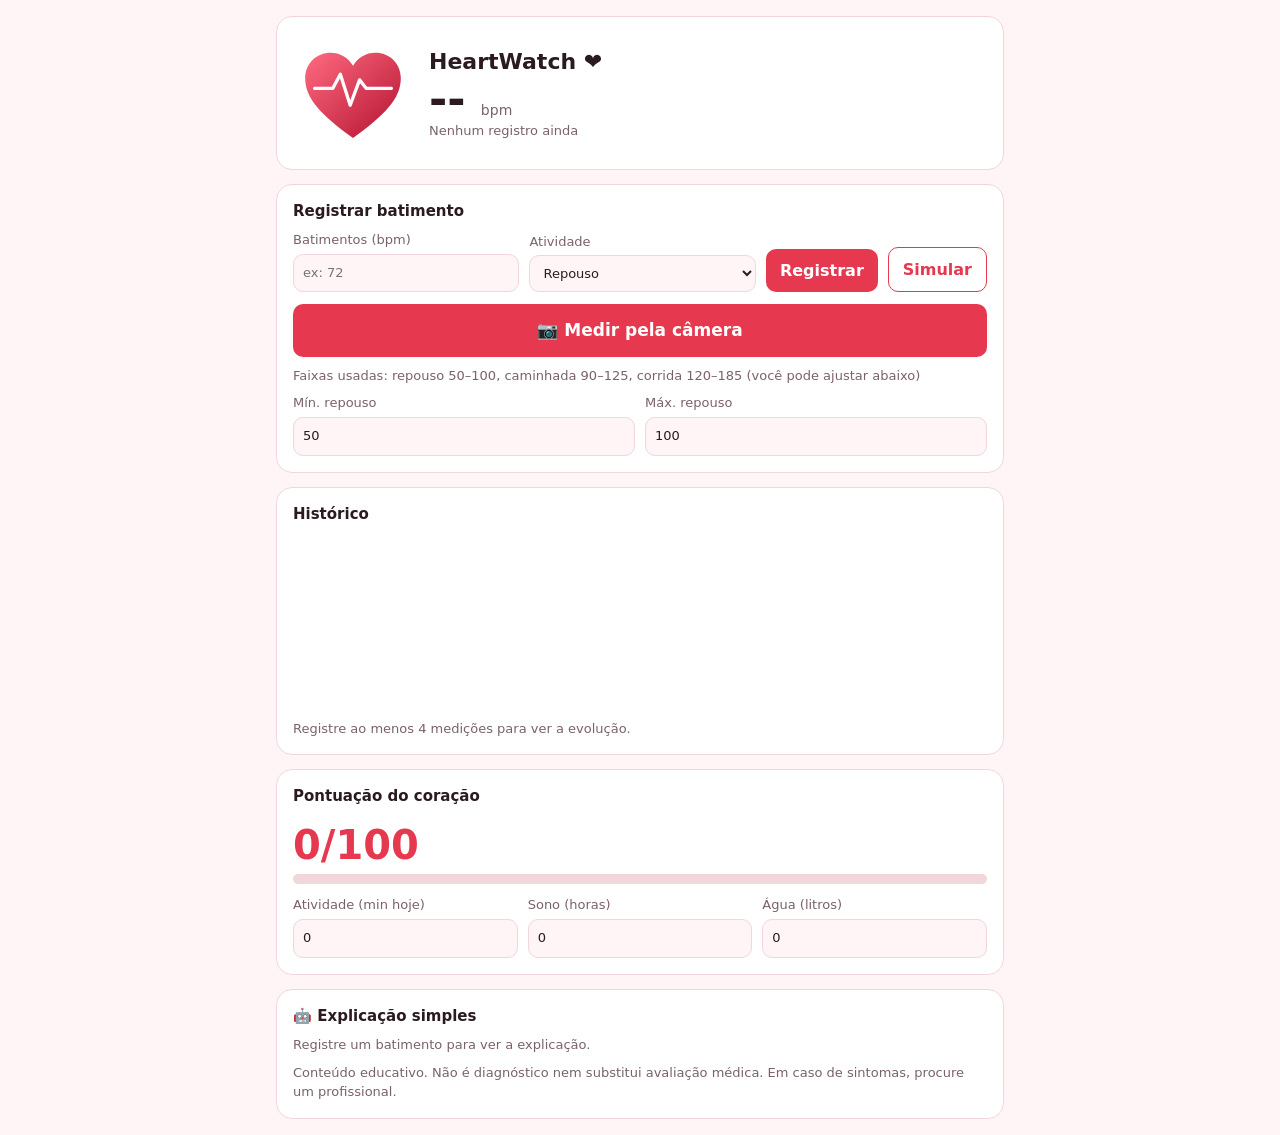
==== index.html @ 3f840a11 "correção de bug" ====
<!DOCTYPE html>
<html lang="pt-BR">
<head>
<meta charset="utf-8">
<meta name="viewport" content="width=device-width, initial-scale=1, viewport-fit=cover">
<title>HeartWatch</title>
<link rel="stylesheet" href="style.css">
</head>
<body>
<main>

  <div class="card hero">
    <svg viewBox="0 0 512 512" aria-hidden="true">
      <defs><linearGradient id="g" x1="0" y1="0" x2="1" y2="1"><stop offset="0" stop-color="#ff6b81"/><stop offset="1" stop-color="#b3122f"/></linearGradient></defs>
      <g id="hs">
        <path fill="url(#g)" d="M256 448C120 350 52 280 52 192C52 130 100 84 160 84C200 84 236 104 256 140C276 104 312 84 352 84C412 84 460 130 460 192C460 280 392 350 256 448Z"/>
        <polyline fill="none" stroke="#fff" stroke-width="14" stroke-linecap="round" stroke-linejoin="round" points="92,236 170,236 202,176 244,308 284,200 312,236 420,236"/>
      </g>
    </svg>
    <div>
      <h1>HeartWatch ❤️</h1>
      <div class="bpm"><span id="cur">--</span> <small>bpm</small></div>
      <div class="mu" id="act">Nenhum registro ainda</div>
    </div>
  </div>

  <div class="card">
    <h2>Registrar batimento</h2>
    <div class="row">
      <label>Batimentos (bpm)<input id="bpm" type="number" min="30" max="220" placeholder="ex: 72"></label>
      <label>Atividade
        <select id="atv">
          <option value="repouso">Repouso</option>
          <option value="caminhada">Caminhada</option>
          <option value="corrida">Corrida</option>
        </select>
      </label>
      <button id="add">Registrar</button>
      <button class="sec" id="sim">Simular</button>
    </div>

    <button id="cam" class="cam-btn">📷 Medir pela câmera</button>
    <div id="camBox" hidden>
      <video id="vid" playsinline muted></video>
      <canvas id="cv" width="40" height="40" hidden></canvas>
      <canvas id="wave" width="300" height="60"></canvas>
      <div id="camMsg" class="mu"></div>
    </div>

    <div id="alerta"></div>
    <p class="mu faixas">Faixas usadas: <span id="faixas"></span> (você pode ajustar abaixo)</p>
    <div class="row top8">
      <label>Mín. repouso<input id="rmin" type="number" value="50"></label>
      <label>Máx. repouso<input id="rmax" type="number" value="100"></label>
    </div>
  </div>

  <div class="card chart">
    <h2>Histórico</h2>
    <svg class="ch" id="ch" viewBox="0 0 600 180" preserveAspectRatio="none"></svg>
    <div class="mu" id="evo"></div>
  </div>

  <div class="card">
    <h2>Pontuação do coração</h2>
    <div class="score"><span id="pts">0</span>/100</div>
    <div class="bar"><i id="pb"></i></div>
    <div class="row top12">
      <label>Atividade (min hoje)<input id="h1" type="number" min="0" value="0"></label>
      <label>Sono (horas)<input id="h2" type="number" min="0" step="0.5" value="0"></label>
      <label>Água (litros)<input id="h3" type="number" min="0" step="0.25" value="0"></label>
    </div>
  </div>

  <div class="card">
    <h2>🤖 Explicação simples</h2>
    <div id="ia" class="mu">Registre um batimento para ver a explicação.</div>
    <p class="mu aviso">Conteúdo educativo. Não é diagnóstico nem substitui avaliação médica. Em caso de sintomas, procure um profissional.</p>
  </div>

</main>
<script src="script.js"></script>
</body>
</html>
---- style.css ----
:root{--bg:#fff5f6;--card:#fff;--tx:#2b1b1f;--mu:#7a6268;--ac:#e63950;--ok:#2e9e6b;--wa:#d98a00;--bd:#f1d6da;box-sizing:border-box;padding-top:env(safe-area-inset-top,0px);padding-bottom:env(safe-area-inset-bottom,0px)}
@media (prefers-color-scheme:dark){:root:not([data-theme="light"]){--bg:#1c1215;--card:#2a1c20;--tx:#f7e9ec;--mu:#b99aa1;--bd:#43292f}}
:root[data-theme="dark"]{--bg:#1c1215;--card:#2a1c20;--tx:#f7e9ec;--mu:#b99aa1;--bd:#43292f}
*{box-sizing:border-box}
body{margin:0;background:var(--bg);color:var(--tx);font:16px/1.45 system-ui,-apple-system,"Segoe UI",sans-serif}
main{max-width:760px;margin:0 auto;padding:16px;display:grid;gap:14px}
h1{margin:0;font-size:22px}
h2{margin:0 0 8px;font-size:15px}
.card{background:var(--card);border:1px solid var(--bd);border-radius:16px;padding:16px}

.hero{display:flex;align-items:center;gap:16px;flex-wrap:wrap}
.hero svg{width:120px;height:120px;flex:none}
@keyframes beat{0%,100%{transform:scale(1)}15%{transform:scale(1.12)}30%{transform:scale(1)}45%{transform:scale(1.07)}}
#hs{transform-origin:256px 270px;animation:beat .85s infinite}
.bpm{font-size:44px;font-weight:700;line-height:1}
.bpm small{font-size:14px;color:var(--mu);font-weight:400}

.row{display:flex;gap:10px;flex-wrap:wrap;align-items:end}
.top8{margin-top:8px}
.top12{margin-top:12px}
label{display:grid;gap:4px;font-size:13px;color:var(--mu);flex:1;min-width:110px}
input,select{font:inherit;padding:9px;border-radius:10px;border:1px solid var(--bd);background:var(--bg);color:var(--tx);width:100%}
button{font:inherit;padding:10px 14px;border:0;border-radius:10px;background:var(--ac);color:#fff;cursor:pointer;font-weight:600}
button.sec{background:transparent;color:var(--ac);border:1px solid var(--ac)}

.cam-btn{width:100%;margin-top:12px;padding:14px;font-size:17px}
#camBox{margin-top:10px;text-align:center}
#camBox video{width:90px;border-radius:10px}
#wave{width:100%;height:60px}

.alert{padding:10px 12px;border-radius:10px;font-size:14px;margin-top:10px}
.alert.ok{background:rgba(46,158,107,.15);color:var(--ok)}
.alert.wa{background:rgba(217,138,0,.15);color:var(--wa)}

.chart{overflow-x:auto}
svg.ch{width:100%;min-width:320px;height:180px}

.score{font-size:40px;font-weight:700;color:var(--ac)}
.bar{height:10px;background:var(--bd);border-radius:6px;overflow:hidden}
.bar>i{display:block;height:100%;width:0;background:var(--ac);transition:width .4s}

.mu{color:var(--mu);font-size:13px}
.faixas{margin:10px 0 0}
.aviso{margin:10px 0 0}
ul{margin:6px 0 0;padding-left:18px}
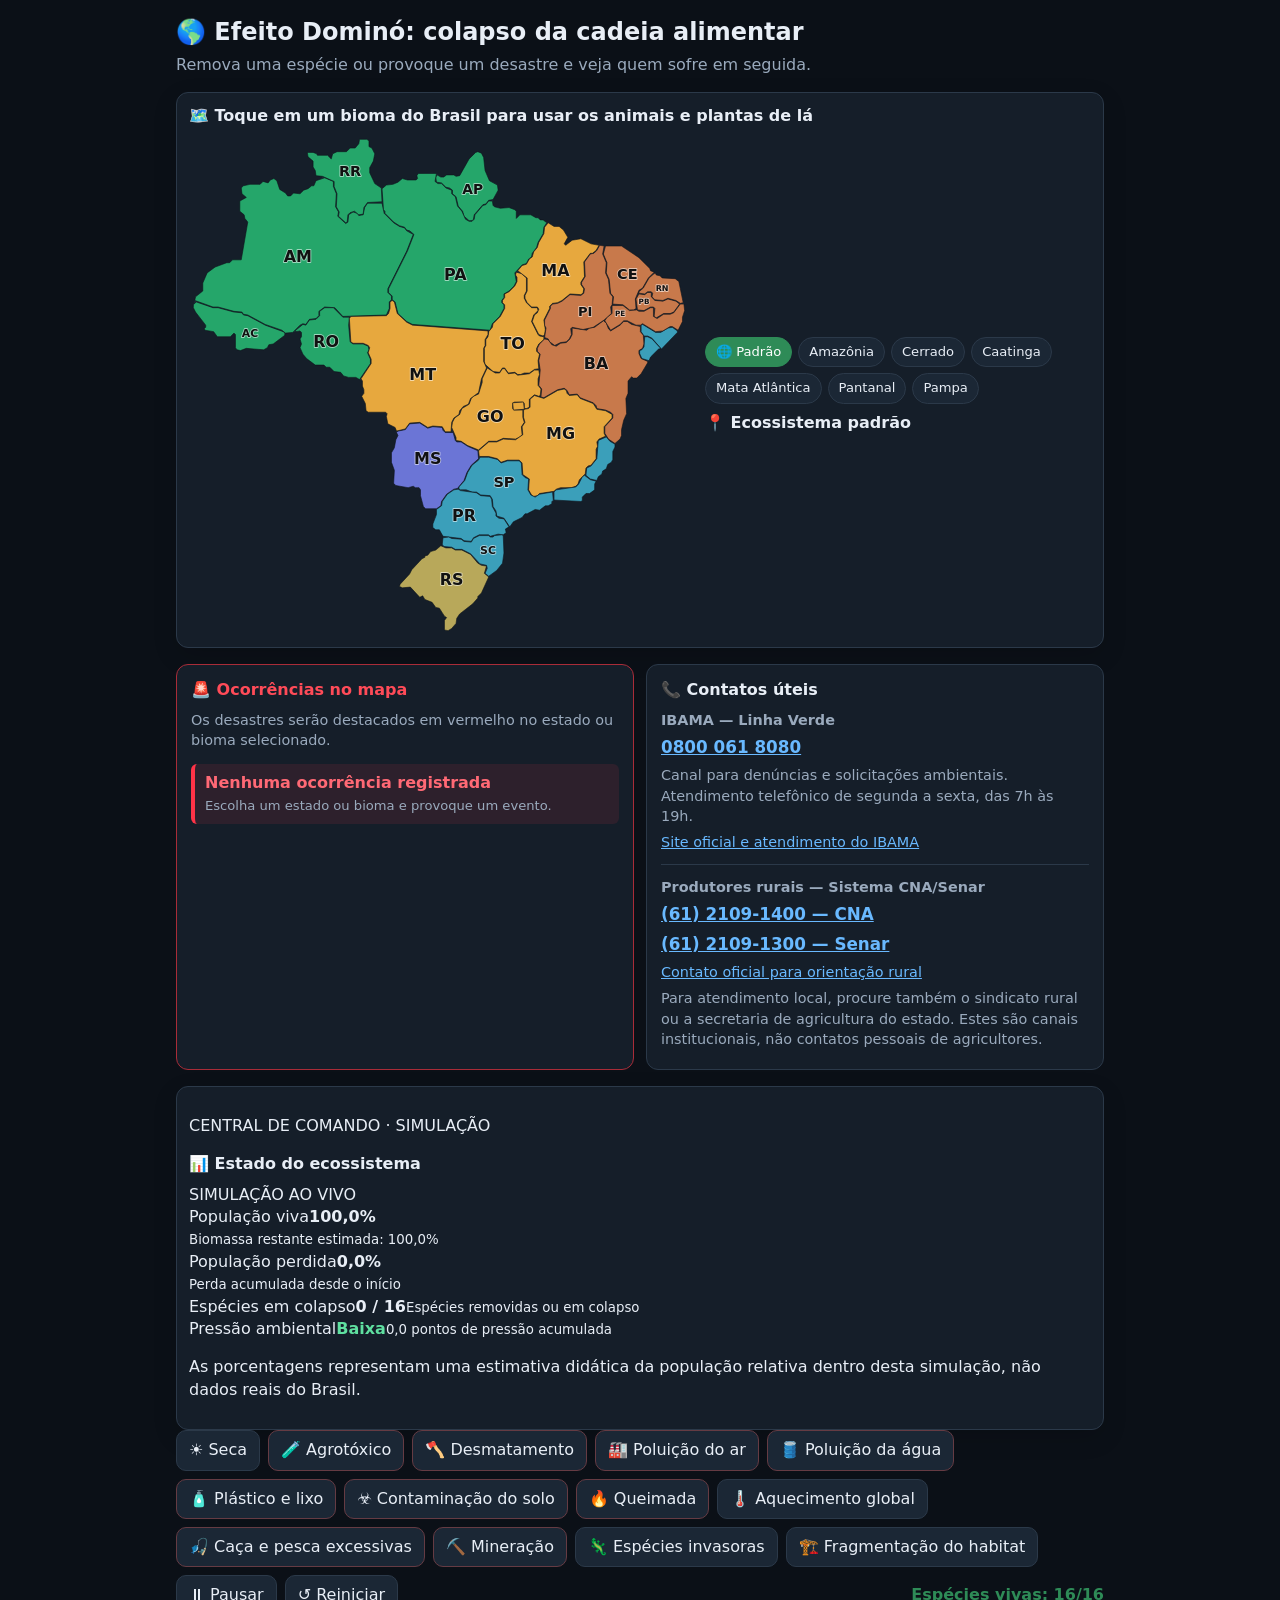
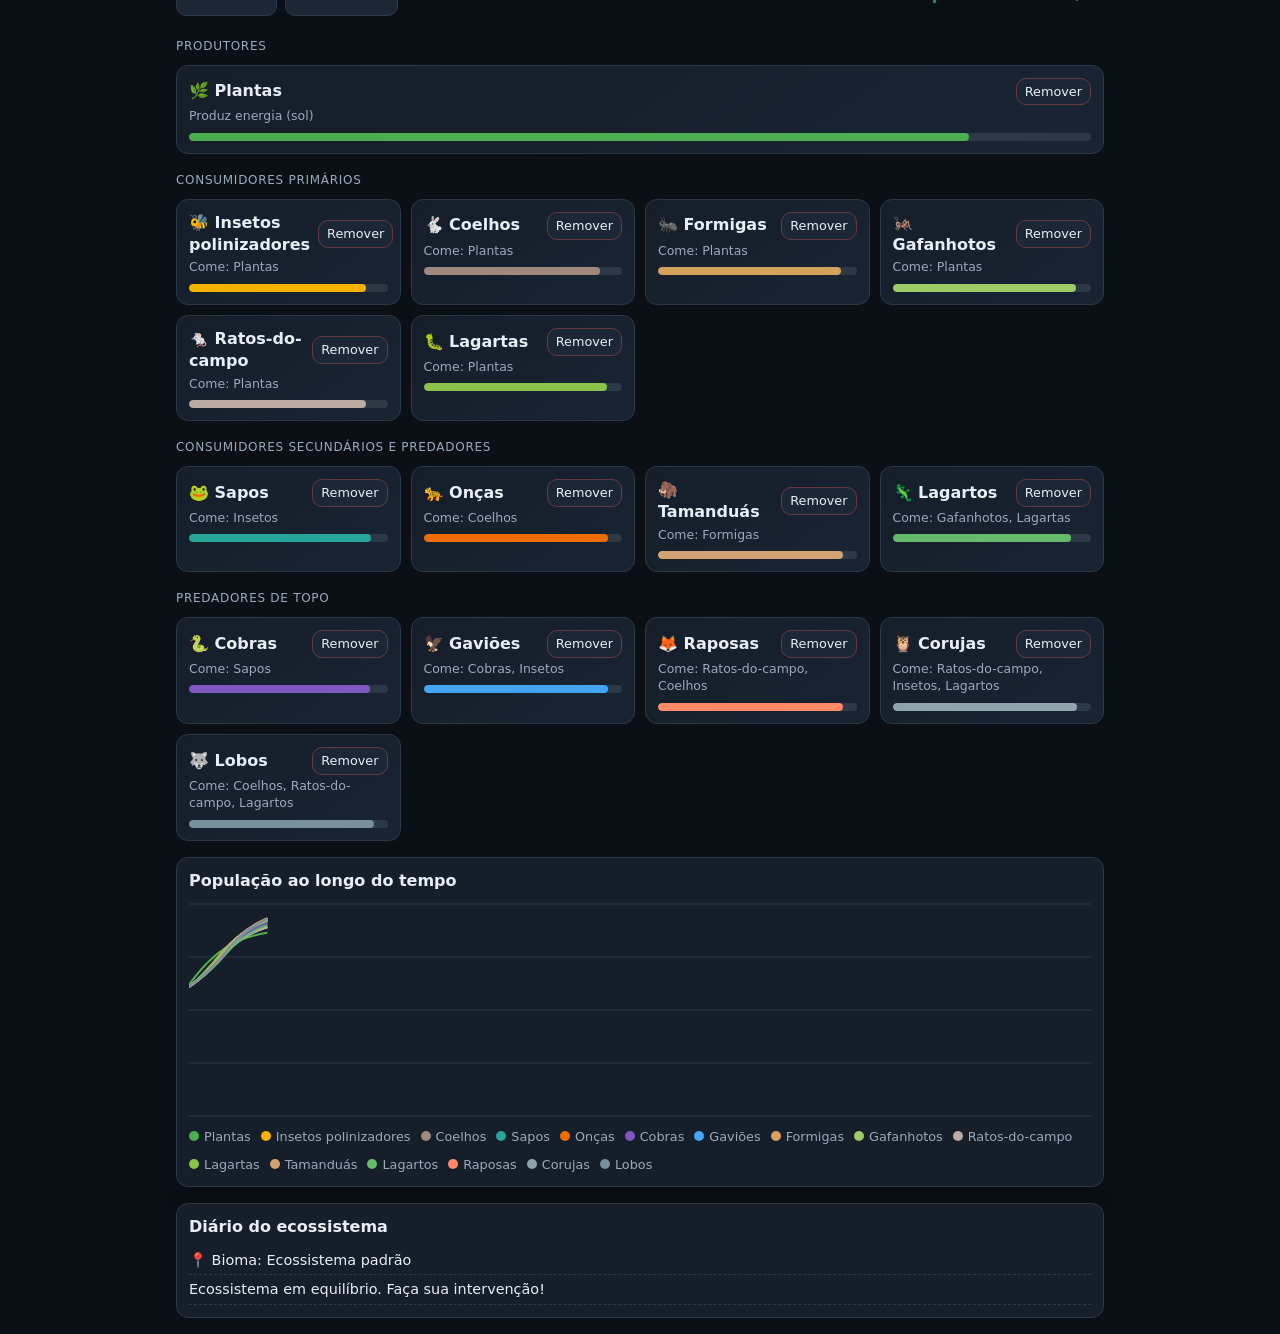
==== commit 6f8df320: "mvp" ====
--- a/index.html
+++ b/index.html
@@ -1,84 +1,213 @@
 <!DOCTYPE html>
+
 <html lang="pt-BR">
+
 <head>
-<meta charset="utf-8">
-<meta name="viewport" content="width=device-width, initial-scale=1, viewport-fit=cover">
-<title>HeartWatch</title>
-<link rel="stylesheet" href="style.css">
+
+  <meta charset="utf-8">
+
+  <meta name="viewport" content="width=device-width, initial-scale=1, viewport-fit=cover">
+
+  <meta name="theme-color" content="#10151d">
+
+  <title>Efeito Dominó: Colapso da Cadeia Alimentar</title>
+
+  <link rel="stylesheet" href="style.css">
+
+  <script src="script.js" defer></script>
+
 </head>
+
 <body>
+
 <main>
 
-  <div class="card hero">
-    <svg viewBox="0 0 512 512" aria-hidden="true">
-      <defs><linearGradient id="g" x1="0" y1="0" x2="1" y2="1"><stop offset="0" stop-color="#ff6b81"/><stop offset="1" stop-color="#b3122f"/></linearGradient></defs>
-      <g id="hs">
-        <path fill="url(#g)" d="M256 448C120 350 52 280 52 192C52 130 100 84 160 84C200 84 236 104 256 140C276 104 312 84 352 84C412 84 460 130 460 192C460 280 392 350 256 448Z"/>
-        <polyline fill="none" stroke="#fff" stroke-width="14" stroke-linecap="round" stroke-linejoin="round" points="92,236 170,236 202,176 244,308 284,200 312,236 420,236"/>
-      </g>
-    </svg>
-    <div>
-      <h1>HeartWatch ❤️</h1>
-      <div class="bpm"><span id="cur">--</span> <small>bpm</small></div>
-      <div class="mu" id="act">Nenhum registro ainda</div>
+  <h1>🌎 Efeito Dominó: colapso da cadeia alimentar</h1>
+
+  <p class="sub">Remova uma espécie ou provoque um desastre e veja quem sofre em seguida.</p>
+
+
+
+  <section class="panel map">
+
+    <h2>🗺️ Toque em um bioma do Brasil para usar os animais e plantas de lá</h2>
+
+    <div class="mapwrap">
+
+      <svg id="mapsvg" viewBox="0 0 689 689" role="group" aria-label="Mapa do Brasil por estados">
+
+        <path class="land" d="M235,6 234,12 229,18 222,18 217,23 204,23 198,26 196,33 191,28 177,28 174,25 164,23 163,28 171,36 171,44 174,49 175,56 183,57 184,59 175,63 172,70 169,70 164,74 158,76 153,81 144,80 140,84 136,84 133,80 125,75 121,63 117,60 112,62 109,66 102,64 98,68 84,68 73,71 73,81 79,86 70,91 70,105 76,110 77,115 81,120 72,172 60,172 56,176 52,176 36,182 25,190 19,204 19,215 9,223 6,238 13,250 23,262 23,265 21,267 22,269 34,271 39,278 57,278 62,273 64,275 64,293 66,296 71,297 79,294 103,296 108,293 110,289 116,288 124,281 129,279 134,273 153,270 155,272 155,278 153,281 155,288 153,293 157,302 162,308 174,317 186,317 189,320 194,320 200,326 209,327 213,332 220,334 230,334 239,339 241,356 238,360 243,370 244,380 247,382 271,382 273,384 272,388 274,398 285,404 285,408 288,413 283,431 279,438 279,451 283,462 282,480 285,483 302,486 309,484 318,487 321,508 326,515 338,514 341,516 341,523 338,528 336,541 340,544 345,544 350,552 349,565 340,572 333,574 329,579 325,580 325,582 321,584 307,599 304,605 291,619 290,622 294,624 305,623 318,637 322,635 325,640 335,644 340,651 345,652 352,663 355,665 352,669 352,682 357,683 362,680 368,673 369,666 373,660 391,646 398,638 398,636 403,631 406,622 414,608 424,600 432,590 434,580 433,551 437,548 436,543 438,541 443,540 447,533 459,527 463,522 466,522 477,516 483,517 491,511 495,511 500,508 502,504 540,505 542,504 542,499 547,494 552,494 559,489 559,481 564,471 569,467 570,463 575,460 577,454 582,451 584,447 584,436 588,424 594,419 596,414 596,406 599,393 603,384 602,363 605,356 605,339 610,333 612,335 617,335 628,322 636,306 647,295 652,295 659,286 661,286 663,282 674,271 674,268 679,260 680,251 682,248 682,232 675,202 672,199 652,197 649,194 644,193 640,188 636,187 635,184 620,169 596,153 571,153 565,151 557,151 540,143 528,145 519,152 517,150 522,141 516,131 510,126 503,126 500,123 497,123 488,117 484,117 481,114 478,114 471,110 456,110 451,115 451,105 449,103 441,100 429,101 421,99 419,97 419,88 425,80 426,71 423,67 414,63 408,49 406,31 403,25 397,23 386,33 373,56 368,57 365,55 355,55 351,58 347,58 341,53 335,52 316,53 314,56 315,60 313,62 301,62 294,60 288,65 281,68 272,69 270,72 266,73 256,67 249,52 249,45 254,36 256,26 252,18 248,16 248,8 245,6Z"/>
+
+
+
+        <g class="reg" data-r="am" data-uf="AC" style="--c:#428b6e" tabindex="0" role="button" aria-label="Acre"><title>Acre</title><path d="M6,234 6,238 9,244 23,262 23,265 21,267 22,269 34,271 39,278 57,278 62,273 64,275 64,293 66,296 71,297 79,294 103,296 108,293 110,289 116,288 132,276 132,273 130,271 105,262 81,249 75,248 73,245 62,244 40,238 33,238 10,230Z"/><text x="84" y="274" style="font-size:15px">AC</text></g>
+
+        <g class="reg" data-r="am" data-uf="AM" style="--c:#428b6e" tabindex="0" role="button" aria-label="Amazonas"><title>Amazonas</title><path d="M309,137 300,132 297,128 290,126 282,121 269,108 266,94 246,94 242,100 240,110 234,111 232,108 226,106 220,110 219,120 216,122 205,112 206,106 202,99 203,81 199,71 199,64 187,59 175,63 172,70 169,70 164,74 158,76 153,81 144,80 140,84 136,84 133,80 125,75 121,63 117,60 112,62 109,66 102,64 98,68 84,68 75,70 72,73 73,81 79,86 70,91 70,105 76,110 77,115 81,120 72,172 60,172 56,176 52,176 36,182 25,190 19,204 19,215 9,223 8,228 33,237 40,237 62,243 73,244 75,247 81,248 105,261 128,269 133,273 143,272 153,262 157,260 161,261 166,254 175,253 179,249 179,243 187,237 201,238 212,250 272,248 276,239 276,230 279,227 279,222 274,217 274,212 300,160Z"/><text x="150" y="168" style="font-size:22px">AM</text></g>
+
+        <g class="reg" data-r="am" data-uf="AP" style="--c:#428b6e" tabindex="0" role="button" aria-label="Amapá"><title>Amapá</title><path d="M398,23 395,24 386,33 373,56 368,57 365,55 355,55 351,58 347,58 342,55 340,58 341,65 348,66 354,72 359,73 363,76 363,81 368,85 371,98 377,105 379,112 386,118 390,118 392,116 393,110 405,96 409,95 413,90 419,89 426,76 425,69 414,63 408,49 406,31 403,25Z"/><text x="391" y="74" style="font-size:19px">AP</text></g>
+
+        <g class="reg" data-r="am" data-uf="PA" style="--c:#428b6e" tabindex="0" role="button" aria-label="Pará"><title>Pará</title><path d="M272,69 266,74 268,103 270,105 270,108 282,120 290,125 297,127 300,131 304,132 310,137 301,160 275,212 275,217 280,222 280,227 284,230 288,246 300,257 308,261 415,269 418,260 428,250 434,239 434,234 431,231 431,228 434,224 434,219 441,215 448,208 451,202 449,190 459,179 465,177 468,171 472,168 473,163 479,155 481,148 488,136 489,127 493,121 488,117 484,117 481,114 478,114 471,110 456,110 451,115 451,105 449,103 441,100 429,101 421,99 419,97 418,91 413,91 409,96 405,97 394,110 393,116 390,119 386,119 381,116 376,105 370,98 367,85 362,81 362,76 354,73 348,67 343,67 339,64 341,53 316,53 314,56 315,60 313,62 301,62 294,60 288,65 281,68Z"/><text x="367" y="192" style="font-size:22px">PA</text></g>
+
+        <g class="reg" data-r="am" data-uf="RO" style="--c:#428b6e" tabindex="0" role="button" aria-label="Rondônia"><title>Rondônia</title><path d="M147,269 147,271 153,270 155,272 155,278 153,281 155,288 153,293 157,302 162,308 174,317 186,317 189,320 194,320 200,326 209,327 213,332 220,334 230,334 235,337 250,315 250,309 246,300 248,296 247,291 240,288 226,288 222,285 220,262 221,251 212,251 199,238 187,238 180,243 180,249 175,254 166,255 161,262 157,261Z"/><text x="189" y="284" style="font-size:22px">RO</text></g>
+
+        <g class="reg" data-r="am" data-uf="RR" style="--c:#428b6e" tabindex="0" role="button" aria-label="Roraima"><title>Roraima</title><path d="M245,6 235,6 234,12 229,18 222,18 217,23 204,23 198,26 196,33 191,28 177,28 176,26 171,24 163,24 164,30 171,36 171,44 174,49 175,56 184,57 200,64 200,71 204,81 203,99 207,106 206,112 216,121 218,120 219,110 222,107 228,105 234,110 240,109 241,100 246,93 266,92 265,73 256,67 249,52 249,45 254,36 256,26 252,18 248,16 248,8Z"/><text x="222" y="49" style="font-size:20px">RR</text></g>
+
+        <g class="reg" data-r="ce" data-uf="TO" style="--c:#428b6e" tabindex="0" role="button" aria-label="Tocantins"><title>Tocantins</title><path d="M451,189 450,193 452,196 452,202 449,208 441,216 435,219 435,224 432,228 432,231 435,234 435,239 429,250 419,260 418,265 413,271 412,278 409,282 409,290 407,294 407,312 408,316 419,326 428,327 432,321 435,321 440,328 449,327 453,330 457,330 462,328 469,328 476,323 482,322 481,311 483,302 479,298 479,294 482,288 489,282 489,278 483,277 481,275 472,257 475,248 481,242 480,238 472,238 465,231 462,225 462,221 465,215 465,197 458,191Z"/><text x="446" y="287" style="font-size:22px">TO</text></g>
+
+
+
+        <g class="reg" data-r="ma" data-uf="AL" style="--c:#f00505" tabindex="0" role="button" aria-label="Alagoas"><title>Alagoas</title><path d="M623,262 623,271 627,277 632,277 638,280 651,295 673,272 673,270 666,265 660,266 650,272 643,272 625,261Z"/></g>
+
+        <g class="reg" data-r="ca" data-uf="BA" style="--c:#f00505" tabindex="0" role="button" aria-label="Bahia"><title>Bahia</title><path d="M490,281 483,288 480,294 480,298 484,302 482,311 484,324 482,345 486,350 485,361 489,362 508,351 517,349 521,352 524,358 535,357 539,362 557,369 561,373 562,377 574,379 581,382 584,385 584,390 573,402 573,411 578,419 587,425 594,419 596,414 596,406 599,393 603,384 602,363 605,356 605,339 610,333 612,335 617,335 623,329 632,314 632,312 623,308 620,301 620,297 625,294 627,288 626,276 622,271 622,264 610,261 604,257 599,257 594,262 581,270 578,267 575,259 571,256 559,265 552,266 548,269 528,266 528,275 525,281 520,286 512,287 506,291 500,289 495,282Z"/><text x="561" y="315" style="font-size:22px">BA</text></g>
+
+        <g class="reg" data-r="ca" data-uf="CE" style="--c:#f00505" tabindex="0" role="button" aria-label="Ceará"><title>Ceará</title><path d="M574,153 571,164 576,176 575,190 579,199 581,218 585,223 584,233 598,234 607,241 613,241 616,239 615,226 620,214 625,211 633,197 641,189 636,187 635,184 620,169 596,153Z"/><text x="604" y="192" style="font-size:20px">CE</text></g>
+
+        <g class="reg" data-r="ce" data-uf="MA" style="--c:#f00505" tabindex="0" role="button" aria-label="Maranhão"><title>Maranhão</title><path d="M495,121 490,127 489,136 482,148 480,155 475,161 473,168 469,171 465,178 459,180 453,187 466,197 466,215 463,221 463,225 466,231 472,237 480,237 482,240 480,245 476,248 473,257 482,275 488,277 490,275 491,268 489,255 497,239 497,236 501,232 508,231 514,228 525,219 540,220 543,218 544,212 540,206 540,203 545,195 544,175 553,163 556,163 561,159 565,152 554,150 540,143 528,145 519,152 517,150 522,141 516,131 510,126 503,126Z"/><text x="505" y="187" style="font-size:22px">MA</text></g>
+
+        <g class="reg" data-r="ca" data-uf="PB" style="--c:#f00505" tabindex="0" role="button" aria-label="Paraíba"><title>Paraíba</title><path d="M616,226 618,241 627,242 636,237 640,237 642,239 641,250 644,252 654,246 663,246 668,244 676,233 671,229 660,226 653,229 642,228 637,223 637,217 632,217 628,220 620,219Z"/><text x="627" y="230" style="font-size:10px">PB</text></g>
+
+        <g class="reg" data-r="ca" data-uf="PE" style="--c:#f00505" tabindex="0" role="button" aria-label="Pernambuco"><title>Pernambuco</title><path d="M682,233 677,233 668,245 663,247 654,247 645,253 640,250 640,238 636,238 627,243 620,243 617,241 607,242 598,235 583,235 583,246 576,251 573,256 581,269 594,261 599,256 604,256 616,262 622,262 625,260 643,271 653,270 663,264 666,264 674,269 680,257 680,251 683,242Z"/><text x="594" y="246" style="font-size:10px">PE</text></g>
+
+        <g class="reg" data-r="ca" data-uf="PI" style="--c:#f00505" tabindex="0" role="button" aria-label="Piauí"><title>Piauí</title><path d="M566,152 562,159 558,163 553,164 545,175 546,195 541,203 541,206 545,212 544,218 540,221 525,220 514,229 508,232 501,233 498,236 498,239 490,255 490,262 492,266 490,279 495,281 497,285 504,290 512,286 520,285 524,281 527,275 526,267 528,265 543,268 557,265 572,255 582,246 581,237 583,234 584,223 580,218 578,199 574,190 575,176 570,164 572,153Z"/><text x="546" y="243" style="font-size:18px">PI</text></g>
+
+        <g class="reg" data-r="ca" data-uf="RN" style="--c:#f00505" tabindex="0" role="button" aria-label="Rio Grande do Norte"><title>Rio Grande do Norte</title><path d="M620,216 620,218 628,219 632,216 637,216 639,218 638,223 642,227 653,228 660,225 671,228 677,232 681,231 675,202 670,198 652,197 649,194 644,193 643,191 641,191 634,197 626,211Z"/><text x="652" y="212" style="font-size:11px">RN</text></g>
+
+        <g class="reg" data-r="ma" data-uf="SE" style="--c:#f00505" tabindex="0" role="button" aria-label="Sergipe"><title>Sergipe</title><path d="M628,278 627,292 624,296 621,297 621,301 624,308 634,311 636,306 647,295 649,295 649,293 638,281 632,278Z"/></g>
+
+
+
+        <g class="reg" data-r="ce" data-uf="GO" style="--c:#f88b4f" tabindex="0" role="button" aria-label="Goiás"><title>Goiás</title><path d="M482,324 476,324 469,329 453,331 449,328 440,329 435,322 432,322 428,328 422,328 411,321 404,336 404,341 399,357 392,360 389,363 386,371 376,377 373,385 366,390 363,396 362,403 368,417 368,421 375,422 384,428 399,434 413,422 424,422 433,418 450,419 456,416 459,413 458,402 462,396 460,389 460,379 448,379 446,377 446,370 448,368 460,368 462,370 462,377 465,377 469,375 469,364 476,358 482,360 484,359 485,350 481,345 481,336 483,330Z"/><text x="415" y="388" style="font-size:22px">GO</text></g>
+
+        <g class="reg" data-r="pt" data-uf="MS" style="--c:#f88b4f" tabindex="0" role="button" aria-label="Mato Grosso do Sul"><title>Mato Grosso do Sul</title><path d="M304,398 298,406 288,408 286,410 288,414 285,420 283,431 279,438 279,451 283,462 282,480 285,483 302,486 309,484 312,486 317,486 319,489 319,497 323,512 326,515 341,515 347,511 348,505 355,495 365,488 370,487 379,476 383,465 389,455 399,446 398,435 384,429 375,423 369,423 367,421 364,410 353,410 350,407 349,403 336,402 329,404 318,397Z"/><text x="329" y="446" style="font-size:22px">MS</text></g>
+
+        <g class="reg" data-r="ce" data-uf="MT" style="--c:#f88b4f" tabindex="0" role="button" aria-label="Mato Grosso"><title>Mato Grosso</title><path d="M223,250 221,253 223,285 226,287 240,287 247,290 249,293 247,300 251,309 251,315 237,336 239,339 239,346 241,351 241,356 238,360 243,370 244,380 247,382 271,382 273,384 272,388 274,398 284,403 286,408 298,405 304,397 318,396 329,403 336,401 349,402 353,409 361,409 362,396 365,390 372,385 373,380 378,374 385,371 388,363 399,355 403,336 410,321 406,312 406,294 408,290 408,282 412,275 412,270 308,262 300,258 287,246 283,230 280,228 277,230 277,239 275,246 272,249Z"/><text x="322" y="330" style="font-size:22px">MT</text></g>
+
+
+
+        <g class="reg" data-r="ma" data-uf="ES" style="--c:#e3e91f" tabindex="0" role="button" aria-label="Espírito Santo"><title>Espírito Santo</title><path d="M575,416 564,421 562,446 554,456 548,459 547,469 553,474 562,476 564,471 569,467 570,463 575,460 577,454 582,451 584,447 584,436 587,430 587,426 580,422Z"/></g>
+
+        <g class="reg" data-r="ce" data-uf="MG" style="--c:#e3e91f" tabindex="0" role="button" aria-label="Minas Gerais"><title>Minas Gerais</title><path d="M574,380 562,378 557,370 539,363 535,358 524,359 521,356 520,352 517,350 508,352 489,363 476,359 470,364 470,375 468,377 462,378 461,380 461,389 463,396 459,402 460,413 450,420 433,419 424,423 413,423 399,435 400,443 413,443 425,446 430,451 439,448 455,448 459,452 460,468 469,474 468,489 472,496 475,498 480,497 483,494 503,491 506,488 512,486 527,486 533,484 536,481 538,475 546,467 547,459 550,456 554,455 561,446 561,433 563,429 562,423 565,419 574,415 572,411 572,402 583,390 583,385Z"/><text x="512" y="412" style="font-size:22px">MG</text></g>
+
+        <g class="reg" data-r="ma" data-uf="RJ" style="--c:#e3e91f" tabindex="0" role="button" aria-label="Rio de Janeiro"><title>Rio de Janeiro</title><path d="M561,477 553,475 545,469 542,471 537,481 533,485 506,489 503,492 503,503 540,505 542,504 542,499 547,494 552,494 559,489 559,481Z"/></g>
+
+        <g class="reg" data-r="ma" data-uf="SP" style="--c:#e3e91f" tabindex="0" role="button" aria-label="São Paulo"><title>São Paulo</title><path d="M372,485 372,488 374,489 382,489 390,492 396,492 402,496 415,497 418,502 419,512 423,518 424,525 434,528 442,540 447,533 459,527 463,522 466,522 477,516 483,517 491,511 495,511 500,508 500,505 502,504 501,492 483,495 477,499 471,496 467,489 468,474 463,472 459,468 458,452 455,449 439,449 430,452 425,447 413,444 401,444 399,448 390,455 384,465 380,476Z"/><text x="434" y="478" style="font-size:20px">SP</text></g>
+
+        <g class="reg" data-r="ma" data-uf="PR" style="--c:#8f90c5" tabindex="0" role="button" aria-label="Paraná"><title>Paraná</title><path d="M336,536 336,541 340,544 345,544 350,553 375,556 379,559 389,560 392,555 400,551 413,551 415,553 426,550 433,551 437,548 436,543 441,540 434,529 427,528 423,525 423,521 418,512 417,502 415,498 402,497 396,493 374,490 371,488 365,489 356,495 349,505 348,511 341,516 341,523Z"/><text x="379" y="524" style="font-size:22px">PR</text></g>
+
+        <g class="reg" data-r="pa" data-uf="RS" style="--c:#8f90c5" tabindex="0" role="button" aria-label="Rio Grande do Sul"><title>Rio Grande do Sul</title><path d="M347,566 340,572 333,574 329,579 325,580 325,582 321,584 307,599 304,605 291,619 290,622 294,624 305,623 318,637 322,635 325,640 335,644 340,651 345,652 352,663 355,665 352,669 352,682 357,683 362,680 368,673 369,666 373,660 391,646 398,638 398,636 403,631 413,609 407,604 410,594 403,593 398,590 388,578 376,572 367,572 362,569 354,569Z"/><text x="362" y="613" style="font-size:22px">RS</text></g>
+
+        <g class="reg" data-r="ma" data-uf="SC" style="--c:#8f90c5" tabindex="0" role="button" aria-label="Santa Catarina"><title>Santa Catarina</title><path d="M432,590 434,576 433,552 431,551 421,552 419,554 415,554 413,552 400,552 392,556 389,561 379,560 375,557 362,556 358,554 350,555 349,564 351,567 362,568 367,571 376,571 388,577 401,591 410,593 411,597 408,604 413,608 424,600Z"/><text x="412" y="573" style="font-size:15px">SC</text></g>
+
+        <g class="reg" data-r="ce" data-uf="DF" style="--c:#f88b4f" tabindex="0" role="button" aria-label="Distrito Federal"><title>Distrito Federal</title><path d="M446,369 447,379 462,378 461,368Z"/></g>
+
+      </svg>
+
+
+
+      <div class="side">
+
+        <div class="chips" id="chips"></div>
+
+        <p id="biome"></p>
+
+      </div>
+
     </div>
+
+  </section>
+
+
+
+  <section class="panel stats-panel" aria-label="Painel de crise ambiental">
+
+    <div class="campaign-head">
+
+      <div><p class="eyebrow">CENTRAL DE COMANDO · SIMULAÇÃO</p><h2>📊 Estado do ecossistema</h2></div>
+
+      <span class="live-pill"><i></i> SIMULAÇÃO AO VIVO</span>
+
+    </div>
+
+    <div class="campaign-stats">
+
+      <article class="campaign-stat alive-stat"><span>População viva</span><strong id="alivePercent">100%</strong><div class="big-meter"><i id="aliveMeter"></i></div><small id="aliveCount">População estimada: 100%</small></article>
+
+      <article class="campaign-stat dead-stat"><span>População perdida</span><strong id="deadPercent">0%</strong><div class="big-meter"><i id="deadMeter"></i></div><small>Perda acumulada desde o início</small></article>
+
+      <article class="campaign-stat"><span>Espécies em colapso</span><strong id="extinctCount">0 / 7</strong><small>Espécies removidas ou em colapso</small></article>
+
+      <article class="campaign-stat"><span>Pressão ambiental</span><strong id="pressureLevel">Baixa</strong><small id="pressureDetail">Nenhum impacto acumulado</small></article>
+
+    </div>
+
+    <p class="campaign-note">As porcentagens representam uma estimativa didática da população relativa dentro desta simulação, não dados reais do Brasil.</p>
+
+  </section>
+
+<div class="bar">
+
+    <button id="drought">☀️ Seca</button>
+
+    <button id="poison" class="danger">🧪 Agrotóxico</button>
+
+    <button id="deforestation" class="danger">🪓 Desmatamento</button>
+
+    <button id="airPollution" class="danger">🏭 Poluição do ar</button>
+
+    <button id="waterPollution" class="danger">🛢️ Poluição da água</button>
+
+    <button id="plasticPollution" class="danger">🧴 Plástico e lixo</button>
+
+    <button id="soilPollution" class="danger">☣️ Contaminação do solo</button>
+
+    <button id="fire" class="danger">🔥 Queimada</button>
+
+    <button id="climate">🌡️ Aquecimento global</button>
+
+    <button id="overfishing" class="danger">🎣 Caça e pesca excessivas</button>
+
+    <button id="mining" class="danger">⛏️ Mineração</button>
+
+    <button id="invasive">🦎 Espécies invasoras</button>
+
+    <button id="habitat">🏗️ Fragmentação do habitat</button>
+
+    <button id="pause">⏸ Pausar</button>
+
+    <button id="reset">↺ Reiniciar</button>
+
+    <span class="stat" id="stat"></span>
+
   </div>
 
-  <div class="card">
-    <h2>Registrar batimento</h2>
-    <div class="row">
-      <label>Batimentos (bpm)<input id="bpm" type="number" min="30" max="220" placeholder="ex: 72"></label>
-      <label>Atividade
-        <select id="atv">
-          <option value="repouso">Repouso</option>
-          <option value="caminhada">Caminhada</option>
-          <option value="corrida">Corrida</option>
-        </select>
-      </label>
-      <button id="add">Registrar</button>
-      <button class="sec" id="sim">Simular</button>
-    </div>
-
-    <button id="cam" class="cam-btn">📷 Medir pela câmera</button>
-    <div id="camBox" hidden>
-      <video id="vid" playsinline muted></video>
-      <canvas id="cv" width="40" height="40" hidden></canvas>
-      <canvas id="wave" width="300" height="60"></canvas>
-      <div id="camMsg" class="mu"></div>
-    </div>
-
-    <div id="alerta"></div>
-    <p class="mu faixas">Faixas usadas: <span id="faixas"></span> (você pode ajustar abaixo)</p>
-    <div class="row top8">
-      <label>Mín. repouso<input id="rmin" type="number" value="50"></label>
-      <label>Máx. repouso<input id="rmax" type="number" value="100"></label>
-    </div>
-  </div>
-
-  <div class="card chart">
-    <h2>Histórico</h2>
-    <svg class="ch" id="ch" viewBox="0 0 600 180" preserveAspectRatio="none"></svg>
-    <div class="mu" id="evo"></div>
-  </div>
-
-  <div class="card">
-    <h2>Pontuação do coração</h2>
-    <div class="score"><span id="pts">0</span>/100</div>
-    <div class="bar"><i id="pb"></i></div>
-    <div class="row top12">
-      <label>Atividade (min hoje)<input id="h1" type="number" min="0" value="0"></label>
-      <label>Sono (horas)<input id="h2" type="number" min="0" step="0.5" value="0"></label>
-      <label>Água (litros)<input id="h3" type="number" min="0" step="0.25" value="0"></label>
-    </div>
-  </div>
-
-  <div class="card">
-    <h2>🤖 Explicação simples</h2>
-    <div id="ia" class="mu">Registre um batimento para ver a explicação.</div>
-    <p class="mu aviso">Conteúdo educativo. Não é diagnóstico nem substitui avaliação médica. Em caso de sintomas, procure um profissional.</p>
-  </div>
+
+
+  <div class="grid" id="web"></div>
+
+
+
+  <section class="panel">
+
+    <h2>População ao longo do tempo</h2>
+
+    <canvas id="chart" role="img" aria-label="Gráfico da população das espécies ao longo do tempo">Gráfico da população das espécies ao longo do tempo.</canvas>
+
+    <div class="legend" id="legend"></div>
+
+  </section>
+
+
+
+  <section class="panel">
+
+    <h2>Diário do ecossistema</h2>
+
+    <ul id="log"></ul>
+
+  </section>
 
 </main>
-<script src="script.js"></script>
+
 </body>
+
 </html>
--- a/style.css
+++ b/style.css
@@ -1,45 +1,79 @@
-:root{--bg:#fff5f6;--card:#fff;--tx:#2b1b1f;--mu:#7a6268;--ac:#e63950;--ok:#2e9e6b;--wa:#d98a00;--bd:#f1d6da;box-sizing:border-box;padding-top:env(safe-area-inset-top,0px);padding-bottom:env(safe-area-inset-bottom,0px)}
-@media (prefers-color-scheme:dark){:root:not([data-theme="light"]){--bg:#1c1215;--card:#2a1c20;--tx:#f7e9ec;--mu:#b99aa1;--bd:#43292f}}
-:root[data-theme="dark"]{--bg:#1c1215;--card:#2a1c20;--tx:#f7e9ec;--mu:#b99aa1;--bd:#43292f}
-*{box-sizing:border-box}
-body{margin:0;background:var(--bg);color:var(--tx);font:16px/1.45 system-ui,-apple-system,"Segoe UI",sans-serif}
-main{max-width:760px;margin:0 auto;padding:16px;display:grid;gap:14px}
-h1{margin:0;font-size:22px}
-h2{margin:0 0 8px;font-size:15px}
-.card{background:var(--card);border:1px solid var(--bd);border-radius:16px;padding:16px}
-
-.hero{display:flex;align-items:center;gap:16px;flex-wrap:wrap}
-.hero svg{width:120px;height:120px;flex:none}
-@keyframes beat{0%,100%{transform:scale(1)}15%{transform:scale(1.12)}30%{transform:scale(1)}45%{transform:scale(1.07)}}
-#hs{transform-origin:256px 270px;animation:beat .85s infinite}
-.bpm{font-size:44px;font-weight:700;line-height:1}
-.bpm small{font-size:14px;color:var(--mu);font-weight:400}
-
-.row{display:flex;gap:10px;flex-wrap:wrap;align-items:end}
-.top8{margin-top:8px}
-.top12{margin-top:12px}
-label{display:grid;gap:4px;font-size:13px;color:var(--mu);flex:1;min-width:110px}
-input,select{font:inherit;padding:9px;border-radius:10px;border:1px solid var(--bd);background:var(--bg);color:var(--tx);width:100%}
-button{font:inherit;padding:10px 14px;border:0;border-radius:10px;background:var(--ac);color:#fff;cursor:pointer;font-weight:600}
-button.sec{background:transparent;color:var(--ac);border:1px solid var(--ac)}
-
-.cam-btn{width:100%;margin-top:12px;padding:14px;font-size:17px}
-#camBox{margin-top:10px;text-align:center}
-#camBox video{width:90px;border-radius:10px}
-#wave{width:100%;height:60px}
-
-.alert{padding:10px 12px;border-radius:10px;font-size:14px;margin-top:10px}
-.alert.ok{background:rgba(46,158,107,.15);color:var(--ok)}
-.alert.wa{background:rgba(217,138,0,.15);color:var(--wa)}
-
-.chart{overflow-x:auto}
-svg.ch{width:100%;min-width:320px;height:180px}
-
-.score{font-size:40px;font-weight:700;color:var(--ac)}
-.bar{height:10px;background:var(--bd);border-radius:6px;overflow:hidden}
-.bar>i{display:block;height:100%;width:0;background:var(--ac);transition:width .4s}
-
-.mu{color:var(--mu);font-size:13px}
-.faixas{margin:10px 0 0}
-.aviso{margin:10px 0 0}
-ul{margin:6px 0 0;padding-left:18px}
+:root {
+  color-scheme: dark;
+  --bg: #0b1017;
+  --card: #151e29;
+  --tx: #e8eef6;
+  --mut: #9aaabd;
+  --bd: #2b3949;
+  --bad: #d9453b;
+  --ok: #2e8b57;
+  box-sizing: border-box;
+  padding-top: env(safe-area-inset-top, 0px);
+  padding-bottom: env(safe-area-inset-bottom, 0px);
+}
+* { box-sizing: border-box; }
+html { scroll-padding-top: env(safe-area-inset-top, 0px); }
+body { margin: 0; background: var(--bg); color: var(--tx); font-family: system-ui, -apple-system, "Segoe UI", Roboto, sans-serif; line-height: 1.4; }
+main { max-width: 960px; margin: 0 auto; padding: 16px; }
+h1 { font-size: 1.5rem; margin: 0 0 4px; }
+h2 { font-size: 1rem; margin: 0 0 8px; }
+.sub { color: var(--mut); margin: 0 0 16px; }
+.bar { display: flex; flex-wrap: wrap; gap: 8px; align-items: center; margin-bottom: 16px; }
+button { font: inherit; cursor: pointer; border: 1px solid var(--bd); background: #1b2735; color: var(--tx); padding: 8px 12px; border-radius: 10px; transition: border-color .2s, transform .15s, background .2s; }
+button:hover { border-color: var(--ok); }
+button:active { transform: scale(.97); }
+button:focus-visible, .reg:focus-visible { outline: 2px solid var(--ok); outline-offset: 3px; }
+button.danger { border-color: #653b43; }
+button.danger:hover { border-color: var(--bad); background: #39232a; }
+.stat { margin-left: auto; font-weight: 600; }
+.grid { display: grid; gap: 12px; }
+.lvl { display: grid; grid-template-columns: repeat(auto-fit, minmax(210px, 1fr)); gap: 10px; }
+.lbl { font-size: .75rem; text-transform: uppercase; letter-spacing: .06em; color: var(--mut); margin: 6px 0 -2px; }
+.sp { background: linear-gradient(145deg, var(--card), #192433); border: 1px solid var(--bd); border-radius: 12px; padding: 12px; transition: opacity .4s, filter .4s; min-width: 0; }
+.sp.dead { opacity: .45; filter: grayscale(1); }
+.sp .top { display: flex; justify-content: space-between; align-items: center; gap: 8px; }
+.sp b { font-size: 1rem; }
+.eats { font-size: .78rem; color: var(--mut); margin: 2px 0 8px; }
+.meter { height: 8px; border-radius: 99px; background: var(--bd); overflow: hidden; }
+.meter i { display: block; height: 100%; width: 50%; border-radius: 99px; transition: width .1s; }
+.sp button { padding: 4px 8px; font-size: .8rem; flex-shrink: 0; }
+.panel { background: var(--card); border: 1px solid var(--bd); border-radius: 12px; padding: 12px; margin-top: 16px; box-shadow: 0 8px 24px rgba(0,0,0,.14); min-width: 0; }
+canvas { width: 100%; height: 220px; display: block; }
+.legend { display: flex; flex-wrap: wrap; gap: 10px; font-size: .8rem; margin-top: 8px; color: var(--mut); }
+.legend span::before { content: ""; display: inline-block; width: 10px; height: 10px; border-radius: 50%; background: var(--c); margin-right: 5px; }
+#log { list-style: none; padding: 0; margin: 0; max-height: 180px; overflow-y: auto; font-size: .9rem; }
+#log li { padding: 4px 0; border-bottom: 1px dashed var(--bd); overflow-wrap: anywhere; }
+#log li.event-log { color: #ff7a83; font-weight: 650; border-left: 3px solid #ff3347; padding-left: 8px; background: rgba(255,51,71,.07); }
+.map { margin: 0 0 16px; }
+.mapwrap { display: flex; gap: 16px; align-items: center; flex-wrap: wrap; }
+.map svg { width: 100%; max-width: 500px; height: auto; display: block; flex: 0 0 auto; }
+.side { flex: 1 1 240px; min-width: 0; }
+.land { fill: #202c3a; }
+.reg { cursor: pointer; outline: none; }
+.reg path { fill: var(--c); stroke: #0b1017; stroke-opacity: .8; stroke-width: 1; stroke-linejoin: round; transition: filter .2s, stroke-width .2s; }
+.reg:hover path, .reg:focus path { stroke-width: 2.5; stroke-opacity: 1; filter: brightness(1.12); }
+.sel .reg:not(.on) path { filter: saturate(.2) brightness(1.2); }
+.reg.on path { stroke-width: 1.5; stroke-opacity: 1; }
+.reg text { fill: #111; stroke: rgba(255,255,255,.55); stroke-width: 2.5px; paint-order: stroke; font-weight: 700; text-anchor: middle; dominant-baseline: central; pointer-events: none; stroke-linejoin: round; }
+.chips { display: flex; flex-wrap: wrap; gap: 6px; }
+.chip { padding: 5px 10px; font-size: .82rem; border-radius: 99px; background: #1b2735; border: 1px solid var(--bd); color: var(--tx); }
+.chip.on { background: var(--ok); border-color: var(--ok); color: #fff; }
+#biome { margin: 8px 0 0; font-weight: 600; overflow-wrap: anywhere; }
+.support-grid { display: grid; grid-template-columns: repeat(auto-fit, minmax(260px, 1fr)); gap: 12px; margin: 16px 0; }
+.support-card { background: var(--card); border: 1px solid var(--bd); border-radius: 12px; padding: 14px; min-width: 0; }
+.support-card h2 { margin: 0 0 8px; }
+.support-card p { margin: 6px 0; color: var(--mut); font-size: .9rem; }
+.support-card a { color: #69b9ff; overflow-wrap: anywhere; }
+.contact-number { font-weight: 800; color: var(--tx) !important; font-size: 1.05rem !important; }
+.incident-card { border-color: #a92c38; }
+.incident-card h2 { color: #ff4b58; }
+#mapIncidents { list-style: none; padding: 0; margin: 8px 0 0; max-height: 230px; overflow: auto; }
+.map-incident { padding: 8px 10px; margin: 6px 0; border-left: 4px solid #ff3347; background: rgba(255,51,71,.1); border-radius: 6px; color: #ff6975; overflow-wrap: anywhere; }
+.map-incident span { display: block; color: var(--mut); font-size: .82rem; margin-top: 3px; }
+.reg.event-red path { fill: #ff2438 !important; stroke: #ff7b86 !important; stroke-width: 3 !important; filter: drop-shadow(0 0 5px rgba(255,36,56,.9)) !important; animation: mapPulse 1.4s ease-in-out infinite alternate; }
+.reg.event-red text { fill: #fff; stroke: #9b0010; stroke-width: 3px; }
+@keyframes mapPulse { from { filter: drop-shadow(0 0 2px rgba(255,36,56,.55)); } to { filter: drop-shadow(0 0 8px rgba(255,36,56,1)); } }
+@media (max-width: 700px) { .support-grid { grid-template-columns: 1fr; } }
+@media (max-width: 480px) { main { padding: 12px; } h1 { font-size: 1.3rem; } .mapwrap { gap: 10px; } .map svg { max-width: 100%; } .side { flex-basis: 100%; } .stat { width: 100%; margin-left: 0; } .lvl { grid-template-columns: 1fr; } .sp .top { flex-wrap: wrap; } }
+@media (max-width: 380px) { .support-grid { grid-template-columns: 1fr; } }
+@media (prefers-reduced-motion: reduce) { *, *::before, *::after { transition-duration: .01ms !important; animation-duration: .01ms !important; scroll-behavior: auto !important; } .reg.event-red path { animation: none; } }
